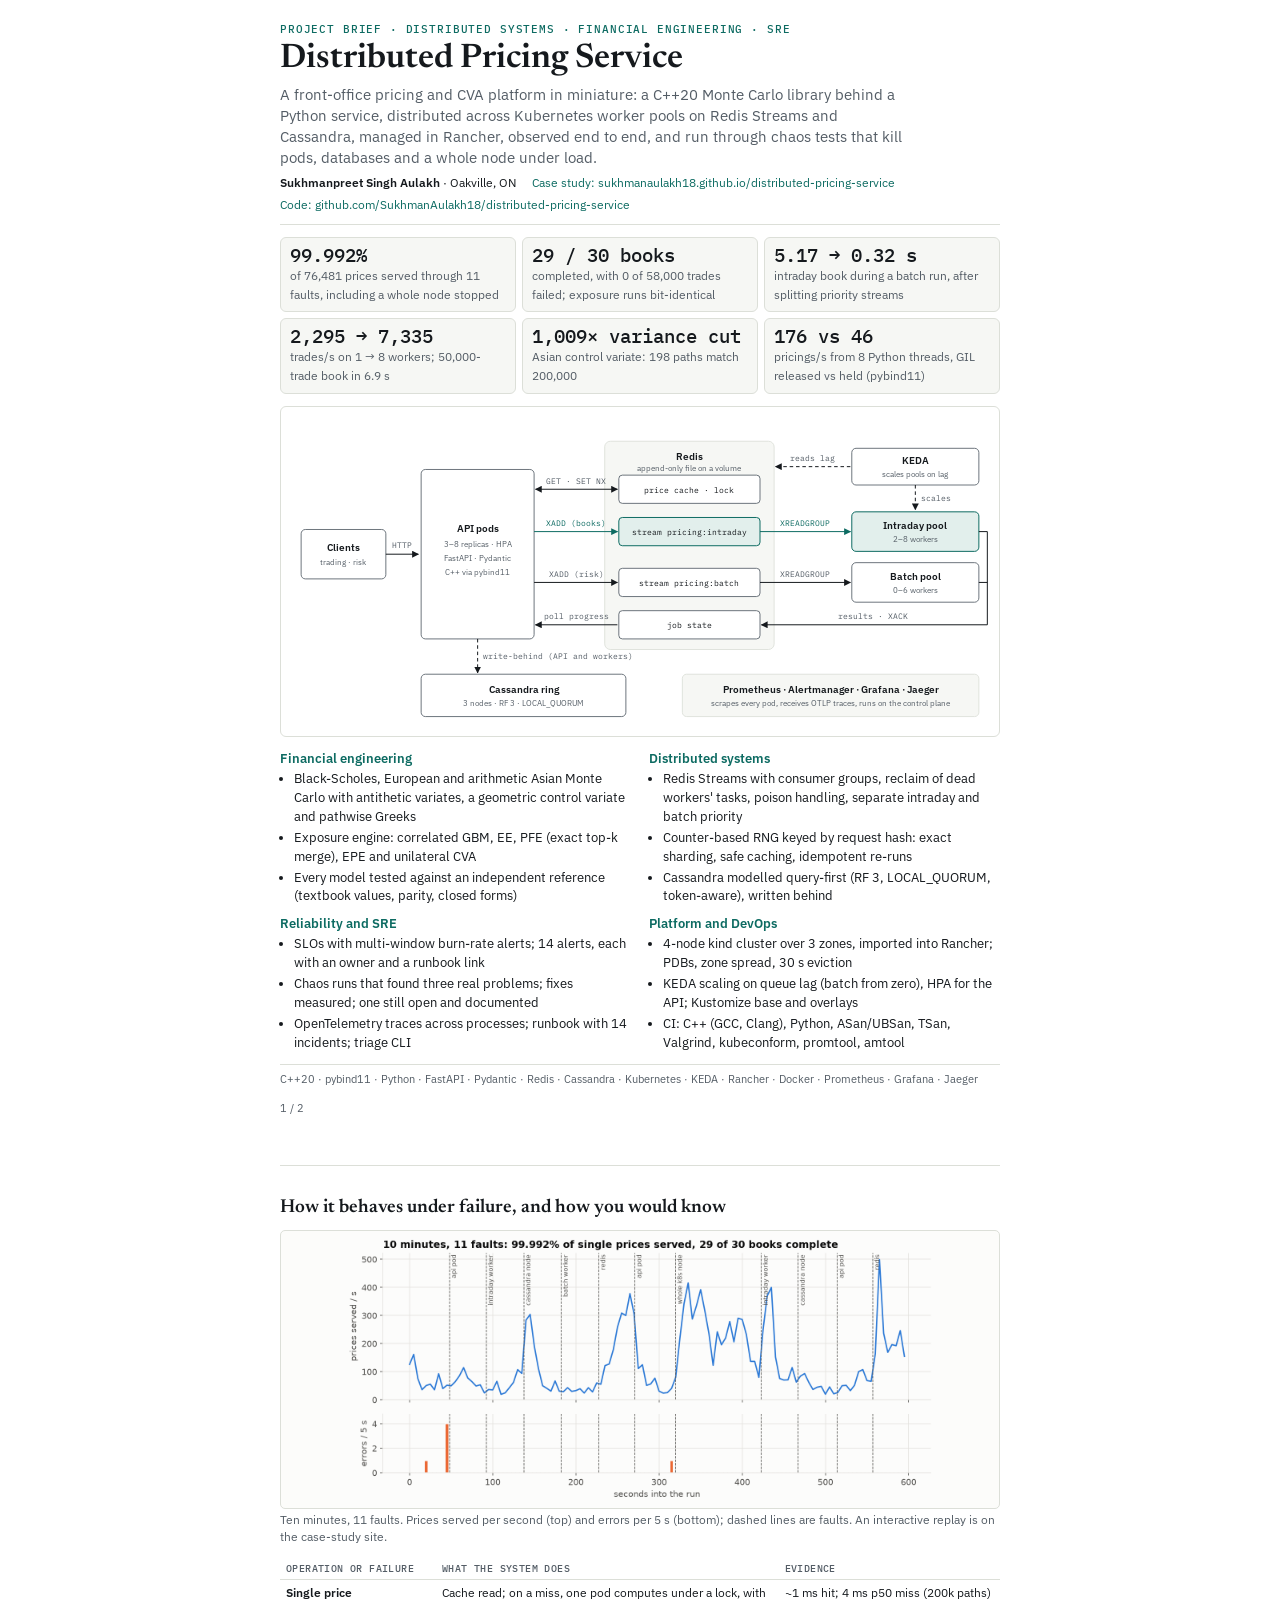
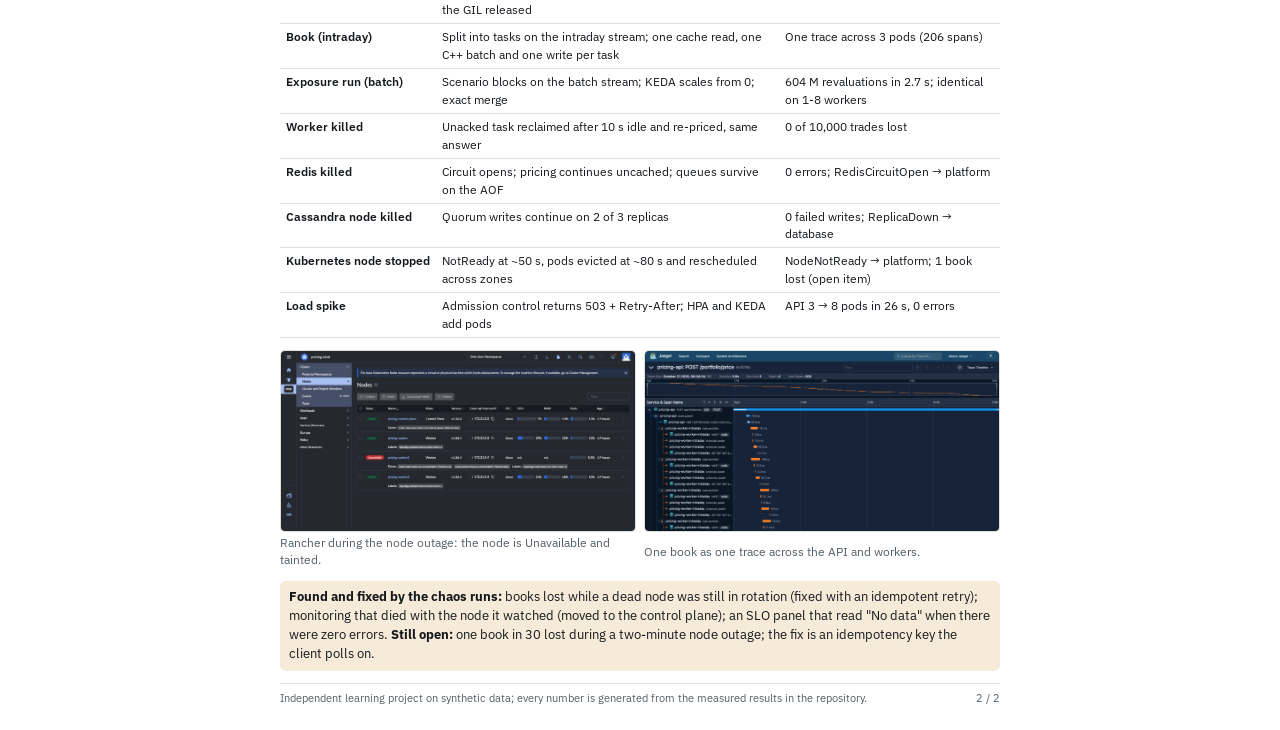
==== docs/brief.html @ 01da2cc0 "docs(site): financial engineering section, brief download, link-preview metadata" ====
<!doctype html>
<html lang="en"><head><meta charset="utf-8">
<meta name="viewport" content="width=device-width, initial-scale=1">
<title>Distributed Pricing Service · project brief</title>
<link rel="stylesheet" href="https://fonts.googleapis.com/css2?family=Newsreader:opsz,wght@6..72,500;6..72,600&family=IBM+Plex+Sans:wght@400;500;600&family=IBM+Plex+Mono:wght@400;500&display=swap">
<style>
:root {
  --bg: #ffffff; --surface: #f6f7f4; --ink: #15191d; --muted: #545d66; --line: #dcdfd8;
  --accent: #0d6b62; --accent-soft: #e2efec; --warn: #a15c07; --warn-soft: #f6ead9;
  --display: "Newsreader", Georgia, serif; --body: "IBM Plex Sans", -apple-system, sans-serif; --mono: "IBM Plex Mono", Menlo, monospace;
  color-scheme: light;
}
@page { size: Letter; margin: 0.45in 0.5in; }
* { box-sizing: border-box; }
body { margin: 0; background: var(--bg); color: var(--ink); font: 10.2px/1.45 var(--body); }
.page { max-width: 7.5in; margin: 0 auto; display: grid; gap: 12px; }
.page + .page { break-before: page; }
@media screen { body { padding: 24px 16px; font-size: 13px; } .page + .page { margin-top: 48px; padding-top: 32px; border-top: 1px solid var(--line); } }
h1, h2 { font-family: var(--display); font-weight: 600; margin: 0; line-height: 1.1; }
h1 { font-size: 2.6em; }
h2 { font-size: 1.45em; }
p { margin: 0; }
a { color: var(--accent); text-decoration: none; }
.eyebrow { font: 500 0.82em/1 var(--mono); letter-spacing: 0.08em; text-transform: uppercase; color: var(--accent); }
.top { display: grid; gap: 6px; border-bottom: 1px solid var(--line); padding-bottom: 10px; }
.links { display: flex; flex-wrap: wrap; gap: 4px 16px; font-size: 0.95em; }
.links b { font-weight: 600; color: var(--ink); }
.lede { font-size: 1.12em; color: var(--muted); max-width: 70ch; }
.ledger { display: grid; grid-template-columns: repeat(3, 1fr); gap: 6px; }
.stat { background: var(--surface); border: 1px solid var(--line); border-radius: 6px; padding: 7px 9px; }
.stat b { display: block; font: 500 1.45em/1.15 var(--mono); }
.stat span { color: var(--muted); font-size: 0.92em; }
.cols { display: grid; grid-template-columns: repeat(2, 1fr); gap: 8px 18px; }
.cols h3 { font: 600 1.02em var(--body); margin: 0 0 3px; color: var(--accent); }
.cols ul { margin: 0; padding-left: 14px; display: grid; gap: 2px; }
.panel { border: 1px solid var(--line); border-radius: 6px; padding: 6px; }
svg.d { width: 100%; height: auto; display: block; color: var(--ink); font-family: var(--body); }
.d .box { fill: var(--bg); stroke: var(--muted); stroke-width: 1.2; }
.d .soft { fill: var(--surface); stroke: var(--line); stroke-width: 1.2; }
.d .hl { fill: var(--accent-soft); stroke: var(--accent); stroke-width: 1.4; }
.d .t { font-size: 14px; font-weight: 600; fill: var(--ink); }
.d .s { font-size: 12px; fill: var(--muted); }
.d .m { font: 12px var(--mono); fill: var(--ink); }
.d .lbl { font: 11.5px var(--mono); fill: var(--muted); }
.d .lbl.acc { fill: var(--accent); }
.d .w { stroke: var(--ink); stroke-width: 1.4; fill: none; }
.d .w.acc { stroke: var(--accent); }
.d .w.dash { stroke-dasharray: 5 4; }
.d .arrow { fill: var(--ink); }
.d .arrow.acc { fill: var(--accent); }
table { border-collapse: collapse; width: 100%; font-size: 0.95em; }
th, td { text-align: left; padding: 4px 6px; border-bottom: 1px solid var(--line); vertical-align: top; }
th { font: 500 0.8em var(--mono); text-transform: uppercase; letter-spacing: 0.04em; color: var(--muted); }
td:first-child { font-weight: 600; white-space: nowrap; }
img { width: 100%; height: auto; display: block; border: 1px solid var(--line); border-radius: 5px; }
.chaos img { max-height: 2.9in; object-fit: contain; background: #fcfcfa; }
.imgs img { height: 1.9in; object-fit: cover; object-position: top left; }
.imgs { display: grid; grid-template-columns: 1fr 1fr; gap: 8px; }
figure { margin: 0; display: grid; gap: 3px; }
figcaption { color: var(--muted); font-size: 0.9em; }
.note { background: var(--warn-soft); border-radius: 6px; padding: 7px 9px; }
.foot { color: var(--muted); font-size: 0.88em; display: flex; justify-content: space-between; gap: 12px; flex-wrap: wrap; border-top: 1px solid var(--line); padding-top: 6px; }
</style></head>
<body>
<div class="page">
  <div class="top">
    <span class="eyebrow">Project brief · distributed systems · financial engineering · SRE</span>
    <h1>Distributed Pricing Service</h1>
    <p class="lede">A front-office pricing and CVA platform in miniature: a C++20 Monte Carlo library behind a Python service, distributed across Kubernetes worker pools on Redis Streams and Cassandra, managed in Rancher, observed end to end, and run through chaos tests that kill pods, databases and a whole node under load.</p>
    <div class="links">
      <span><b>Sukhmanpreet Singh Aulakh</b> · Oakville, ON</span>
      <a href="https://sukhmanaulakh18.github.io/distributed-pricing-service/">Case study: sukhmanaulakh18.github.io/distributed-pricing-service</a>
      <a href="https://github.com/SukhmanAulakh18/distributed-pricing-service">Code: github.com/SukhmanAulakh18/distributed-pricing-service</a>
    </div>
  </div>

  <div class="ledger">
    <div class="stat"><b>99.992%</b><span>of 76,481 prices served through 11 faults, including a whole node stopped</span></div>
    <div class="stat"><b>29 / 30 books</b><span>completed, with 0 of 58,000 trades failed; exposure runs bit-identical</span></div>
    <div class="stat"><b>5.17 → 0.32 s</b><span>intraday book during a batch run, after splitting priority streams</span></div>
    <div class="stat"><b>2,295 → 7,335</b><span>trades/s on 1 → 8 workers; 50,000-trade book in 6.9 s</span></div>
    <div class="stat"><b>1,009× variance cut</b><span>Asian control variate: 198 paths match 200,000</span></div>
    <div class="stat"><b>176 vs 46</b><span>pricings/s from 8 Python threads, GIL released vs held (pybind11)</span></div>
  </div>

  <div class="panel"><svg class="d" viewBox="0 0 1000 450" role="img" aria-label="Architecture: clients call the API pods, which use Redis as cache, two task streams and job state; intraday and batch worker pools read their streams and write results back; KEDA scales the pools on stream lag; Cassandra stores the price log via write-behind.">
      <defs>
        <marker id="a1" viewBox="0 0 10 10" refX="9" refY="5" markerWidth="7" markerHeight="7" orient="auto-start-reverse"><path d="M0,0 L10,5 L0,10 z" class="arrow"/></marker>
        <marker id="a1a" viewBox="0 0 10 10" refX="9" refY="5" markerWidth="7" markerHeight="7" orient="auto-start-reverse"><path d="M0,0 L10,5 L0,10 z" class="arrow acc"/></marker>
      </defs>
      <rect class="box" x="20" y="165" width="120" height="70" rx="6"/>
      <text class="t" x="80" y="196" text-anchor="middle">Clients</text>
      <text class="s" x="80" y="215" text-anchor="middle">trading · risk</text>
      <line class="w" x1="140" y1="200" x2="186" y2="200" marker-end="url(#a1)"/>
      <text class="lbl" x="163" y="191" text-anchor="middle">HTTP</text>

      <rect class="box" x="190" y="80" width="160" height="240" rx="6"/>
      <text class="t" x="270" y="168" text-anchor="middle">API pods</text>
      <text class="s" x="270" y="190" text-anchor="middle">3–8 replicas · HPA</text>
      <text class="s" x="270" y="210" text-anchor="middle">FastAPI · Pydantic</text>
      <text class="s" x="270" y="230" text-anchor="middle">C++ via pybind11</text>

      <rect class="soft" x="450" y="40" width="240" height="295" rx="8"/>
      <text class="t" x="570" y="66" text-anchor="middle">Redis</text>
      <text class="s" x="570" y="82" text-anchor="middle">append-only file on a volume</text>
      <rect class="box" x="470" y="88" width="200" height="40" rx="5"/><text class="m" x="570" y="113" text-anchor="middle">price cache · lock</text>
      <rect class="hl" x="470" y="148" width="200" height="40" rx="5"/><text class="m" x="570" y="173" text-anchor="middle">stream pricing:intraday</text>
      <rect class="box" x="470" y="220" width="200" height="40" rx="5"/><text class="m" x="570" y="245" text-anchor="middle">stream pricing:batch</text>
      <rect class="box" x="470" y="280" width="200" height="40" rx="5"/><text class="m" x="570" y="305" text-anchor="middle">job state</text>

      <line class="w" x1="352" y1="108" x2="468" y2="108" marker-start="url(#a1)" marker-end="url(#a1)"/>
      <text class="lbl" x="410" y="100" text-anchor="middle">GET · SET NX</text>
      <line class="w acc" x1="350" y1="168" x2="468" y2="168" marker-end="url(#a1a)"/>
      <text class="lbl acc" x="410" y="160" text-anchor="middle">XADD (books)</text>
      <line class="w" x1="350" y1="240" x2="468" y2="240" marker-end="url(#a1)"/>
      <text class="lbl" x="410" y="232" text-anchor="middle">XADD (risk)</text>
      <line class="w" x1="468" y1="300" x2="352" y2="300" marker-end="url(#a1)"/>
      <text class="lbl" x="410" y="292" text-anchor="middle">poll progress</text>

      <rect class="box" x="800" y="50" width="180" height="52" rx="6"/>
      <text class="t" x="890" y="72" text-anchor="middle">KEDA</text>
      <text class="s" x="890" y="90" text-anchor="middle">scales pools on lag</text>
      <line class="w dash" x1="798" y1="76" x2="692" y2="76" marker-end="url(#a1)"/>
      <text class="lbl" x="745" y="68" text-anchor="middle">reads lag</text>
      <line class="w dash" x1="890" y1="102" x2="890" y2="137" marker-end="url(#a1)"/>
      <text class="lbl" x="898" y="124">scales</text>

      <rect class="hl" x="800" y="140" width="180" height="56" rx="6"/>
      <text class="t" x="890" y="164" text-anchor="middle">Intraday pool</text>
      <text class="s" x="890" y="183" text-anchor="middle">2–8 workers</text>
      <rect class="box" x="800" y="212" width="180" height="56" rx="6"/>
      <text class="t" x="890" y="236" text-anchor="middle">Batch pool</text>
      <text class="s" x="890" y="255" text-anchor="middle">0–6 workers</text>
      <line class="w acc" x1="670" y1="168" x2="798" y2="168" marker-end="url(#a1a)"/>
      <text class="lbl acc" x="734" y="160" text-anchor="middle">XREADGROUP</text>
      <line class="w" x1="670" y1="240" x2="798" y2="240" marker-end="url(#a1)"/>
      <text class="lbl" x="734" y="232" text-anchor="middle">XREADGROUP</text>
      <polyline class="w" points="980,168 992,168 992,300 672,300" marker-end="url(#a1)"/>
      <line class="w" x1="980" y1="240" x2="992" y2="240"/>
      <text class="lbl" x="830" y="292" text-anchor="middle">results · XACK</text>

      <rect class="box" x="190" y="370" width="290" height="60" rx="6"/>
      <text class="t" x="335" y="396" text-anchor="middle">Cassandra ring</text>
      <text class="s" x="335" y="415" text-anchor="middle">3 nodes · RF 3 · LOCAL_QUORUM</text>
      <line class="w dash" x1="270" y1="320" x2="270" y2="368" marker-end="url(#a1)"/>
      <text class="lbl" x="278" y="349">write-behind (API and workers)</text>

      <rect class="soft" x="560" y="370" width="420" height="60" rx="6"/>
      <text class="t" x="770" y="396" text-anchor="middle">Prometheus · Alertmanager · Grafana · Jaeger</text>
      <text class="s" x="770" y="415" text-anchor="middle">scrapes every pod, receives OTLP traces, runs on the control plane</text>
    </svg></div>

  <div class="cols">
    <div><h3>Financial engineering</h3><ul>
      <li>Black-Scholes, European and arithmetic Asian Monte Carlo with antithetic variates, a geometric control variate and pathwise Greeks</li>
      <li>Exposure engine: correlated GBM, EE, PFE (exact top-k merge), EPE and unilateral CVA</li>
      <li>Every model tested against an independent reference (textbook values, parity, closed forms)</li>
    </ul></div>
    <div><h3>Distributed systems</h3><ul>
      <li>Redis Streams with consumer groups, reclaim of dead workers' tasks, poison handling, separate intraday and batch priority</li>
      <li>Counter-based RNG keyed by request hash: exact sharding, safe caching, idempotent re-runs</li>
      <li>Cassandra modelled query-first (RF 3, LOCAL_QUORUM, token-aware), written behind</li>
    </ul></div>
    <div><h3>Reliability and SRE</h3><ul>
      <li>SLOs with multi-window burn-rate alerts; 14 alerts, each with an owner and a runbook link</li>
      <li>Chaos runs that found three real problems; fixes measured; one still open and documented</li>
      <li>OpenTelemetry traces across processes; runbook with 14 incidents; triage CLI</li>
    </ul></div>
    <div><h3>Platform and DevOps</h3><ul>
      <li>4-node kind cluster over 3 zones, imported into Rancher; PDBs, zone spread, 30 s eviction</li>
      <li>KEDA scaling on queue lag (batch from zero), HPA for the API; Kustomize base and overlays</li>
      <li>CI: C++ (GCC, Clang), Python, ASan/UBSan, TSan, Valgrind, kubeconform, promtool, amtool</li>
    </ul></div>
  </div>
  <div class="foot"><span>C++20 · pybind11 · Python · FastAPI · Pydantic · Redis · Cassandra · Kubernetes · KEDA · Rancher · Docker · Prometheus · Grafana · Jaeger</span><span>1 / 2</span></div>
</div>

<div class="page">
  <h2>How it behaves under failure, and how you would know</h2>
  <figure class="chaos"><img src="./img/chaos_timeline.png" alt="Chaos timeline"><figcaption>Ten minutes, 11 faults. Prices served per second (top) and errors per 5 s (bottom); dashed lines are faults. An interactive replay is on the case-study site.</figcaption></figure>
  <table>
    <tr><th>Operation or failure</th><th>What the system does</th><th>Evidence</th></tr>
    <tr><td>Single price</td><td>Cache read; on a miss, one pod computes under a lock, with the GIL released</td><td>~1 ms hit; 4 ms p50 miss (200k paths)</td></tr>
    <tr><td>Book (intraday)</td><td>Split into tasks on the intraday stream; one cache read, one C++ batch and one write per task</td><td>One trace across 3 pods (206 spans)</td></tr>
    <tr><td>Exposure run (batch)</td><td>Scenario blocks on the batch stream; KEDA scales from 0; exact merge</td><td>604 M revaluations in 2.7 s; identical on 1-8 workers</td></tr>
    <tr><td>Worker killed</td><td>Unacked task reclaimed after 10 s idle and re-priced, same answer</td><td>0 of 10,000 trades lost</td></tr>
    <tr><td>Redis killed</td><td>Circuit opens; pricing continues uncached; queues survive on the AOF</td><td>0 errors; RedisCircuitOpen → platform</td></tr>
    <tr><td>Cassandra node killed</td><td>Quorum writes continue on 2 of 3 replicas</td><td>0 failed writes; ReplicaDown → database</td></tr>
    <tr><td>Kubernetes node stopped</td><td>NotReady at ~50 s, pods evicted at ~80 s and rescheduled across zones</td><td>NodeNotReady → platform; 1 book lost (open item)</td></tr>
    <tr><td>Load spike</td><td>Admission control returns 503 + Retry-After; HPA and KEDA add pods</td><td>API 3 → 8 pods in 26 s, 0 errors</td></tr>
  </table>
  <div class="imgs">
    <figure><img src="./img/ui/rancher-nodes.png" alt="Rancher with one node unavailable"><figcaption>Rancher during the node outage: the node is Unavailable and tainted.</figcaption></figure>
    <figure><img src="./img/ui/jaeger-trace.png" alt="Jaeger trace of a book"><figcaption>One book as one trace across the API and workers.</figcaption></figure>
  </div>
  <p class="note"><b>Found and fixed by the chaos runs:</b> books lost while a dead node was still in rotation (fixed with an idempotent retry); monitoring that died with the node it watched (moved to the control plane); an SLO panel that read "No data" when there were zero errors. <b>Still open:</b> one book in 30 lost during a two-minute node outage; the fix is an idempotency key the client polls on.</p>
  <div class="foot"><span>Independent learning project on synthetic data; every number is generated from the measured results in the repository.</span><span>2 / 2</span></div>
</div>
</body></html>
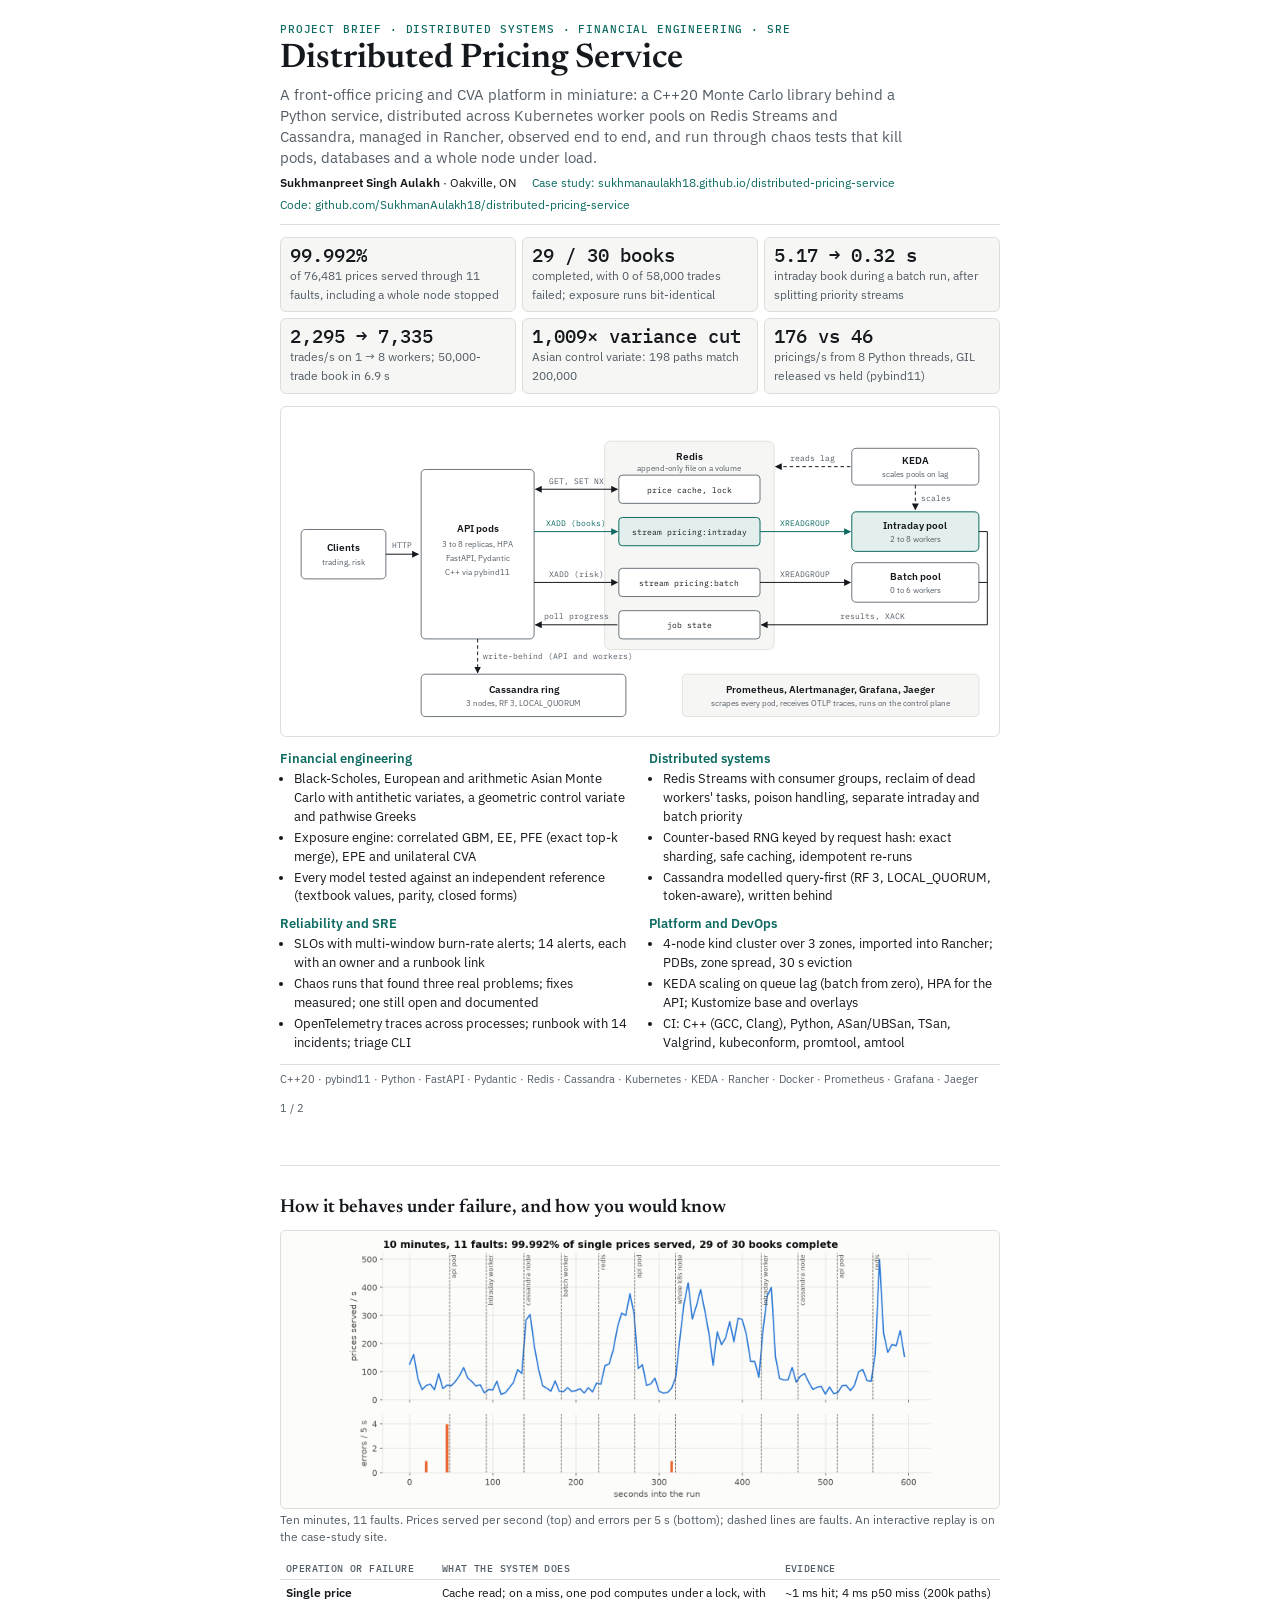
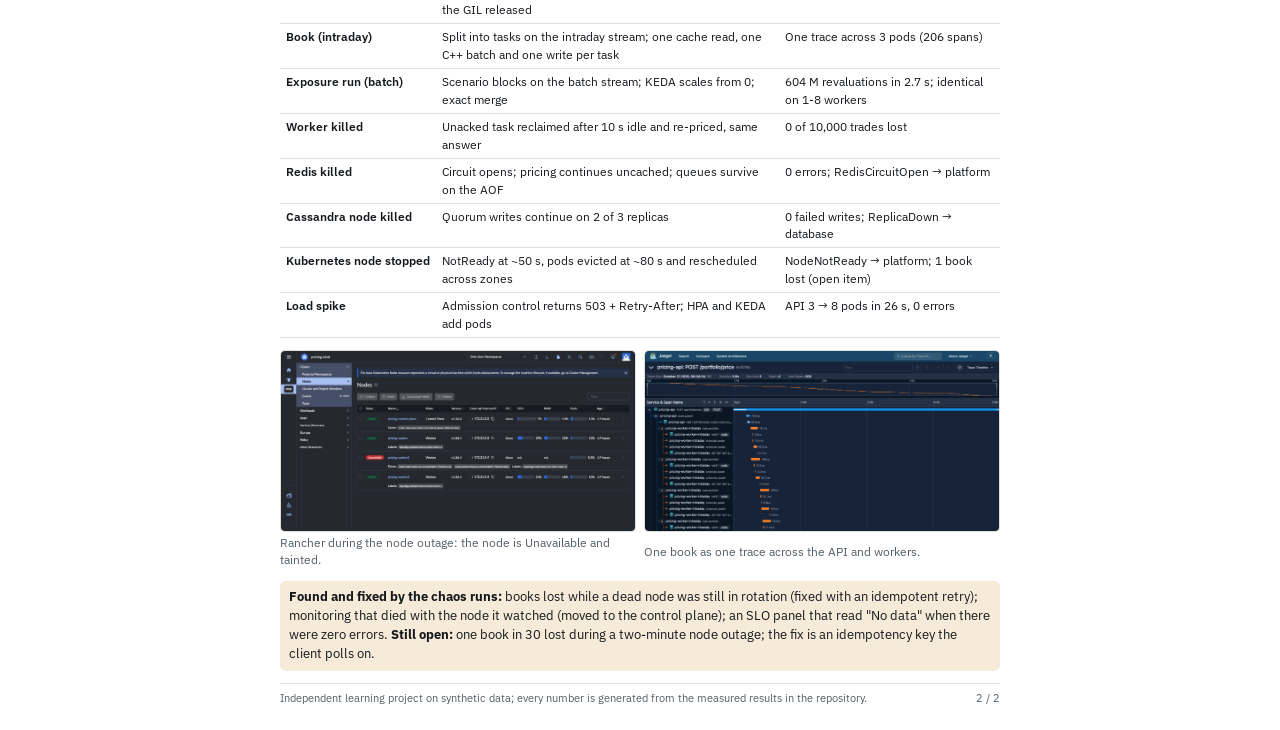
==== commit ef52d64c: "feat(case-study): long-form report on the system, evidence in console panels, pip-quoted availabilit" ====
--- a/docs/brief.html
+++ b/docs/brief.html
@@ -90,26 +90,26 @@
       </defs>
       <rect class="box" x="20" y="165" width="120" height="70" rx="6"/>
       <text class="t" x="80" y="196" text-anchor="middle">Clients</text>
-      <text class="s" x="80" y="215" text-anchor="middle">trading · risk</text>
+      <text class="s" x="80" y="215" text-anchor="middle">trading, risk</text>
       <line class="w" x1="140" y1="200" x2="186" y2="200" marker-end="url(#a1)"/>
       <text class="lbl" x="163" y="191" text-anchor="middle">HTTP</text>
 
       <rect class="box" x="190" y="80" width="160" height="240" rx="6"/>
       <text class="t" x="270" y="168" text-anchor="middle">API pods</text>
-      <text class="s" x="270" y="190" text-anchor="middle">3–8 replicas · HPA</text>
-      <text class="s" x="270" y="210" text-anchor="middle">FastAPI · Pydantic</text>
+      <text class="s" x="270" y="190" text-anchor="middle">3 to 8 replicas, HPA</text>
+      <text class="s" x="270" y="210" text-anchor="middle">FastAPI, Pydantic</text>
       <text class="s" x="270" y="230" text-anchor="middle">C++ via pybind11</text>
 
       <rect class="soft" x="450" y="40" width="240" height="295" rx="8"/>
       <text class="t" x="570" y="66" text-anchor="middle">Redis</text>
       <text class="s" x="570" y="82" text-anchor="middle">append-only file on a volume</text>
-      <rect class="box" x="470" y="88" width="200" height="40" rx="5"/><text class="m" x="570" y="113" text-anchor="middle">price cache · lock</text>
+      <rect class="box" x="470" y="88" width="200" height="40" rx="5"/><text class="m" x="570" y="113" text-anchor="middle">price cache, lock</text>
       <rect class="hl" x="470" y="148" width="200" height="40" rx="5"/><text class="m" x="570" y="173" text-anchor="middle">stream pricing:intraday</text>
       <rect class="box" x="470" y="220" width="200" height="40" rx="5"/><text class="m" x="570" y="245" text-anchor="middle">stream pricing:batch</text>
       <rect class="box" x="470" y="280" width="200" height="40" rx="5"/><text class="m" x="570" y="305" text-anchor="middle">job state</text>
 
       <line class="w" x1="352" y1="108" x2="468" y2="108" marker-start="url(#a1)" marker-end="url(#a1)"/>
-      <text class="lbl" x="410" y="100" text-anchor="middle">GET · SET NX</text>
+      <text class="lbl" x="410" y="100" text-anchor="middle">GET, SET NX</text>
       <line class="w acc" x1="350" y1="168" x2="468" y2="168" marker-end="url(#a1a)"/>
       <text class="lbl acc" x="410" y="160" text-anchor="middle">XADD (books)</text>
       <line class="w" x1="350" y1="240" x2="468" y2="240" marker-end="url(#a1)"/>
@@ -127,26 +127,26 @@
 
       <rect class="hl" x="800" y="140" width="180" height="56" rx="6"/>
       <text class="t" x="890" y="164" text-anchor="middle">Intraday pool</text>
-      <text class="s" x="890" y="183" text-anchor="middle">2–8 workers</text>
+      <text class="s" x="890" y="183" text-anchor="middle">2 to 8 workers</text>
       <rect class="box" x="800" y="212" width="180" height="56" rx="6"/>
       <text class="t" x="890" y="236" text-anchor="middle">Batch pool</text>
-      <text class="s" x="890" y="255" text-anchor="middle">0–6 workers</text>
+      <text class="s" x="890" y="255" text-anchor="middle">0 to 6 workers</text>
       <line class="w acc" x1="670" y1="168" x2="798" y2="168" marker-end="url(#a1a)"/>
       <text class="lbl acc" x="734" y="160" text-anchor="middle">XREADGROUP</text>
       <line class="w" x1="670" y1="240" x2="798" y2="240" marker-end="url(#a1)"/>
       <text class="lbl" x="734" y="232" text-anchor="middle">XREADGROUP</text>
       <polyline class="w" points="980,168 992,168 992,300 672,300" marker-end="url(#a1)"/>
       <line class="w" x1="980" y1="240" x2="992" y2="240"/>
-      <text class="lbl" x="830" y="292" text-anchor="middle">results · XACK</text>
+      <text class="lbl" x="830" y="292" text-anchor="middle">results, XACK</text>
 
       <rect class="box" x="190" y="370" width="290" height="60" rx="6"/>
       <text class="t" x="335" y="396" text-anchor="middle">Cassandra ring</text>
-      <text class="s" x="335" y="415" text-anchor="middle">3 nodes · RF 3 · LOCAL_QUORUM</text>
+      <text class="s" x="335" y="415" text-anchor="middle">3 nodes, RF 3, LOCAL_QUORUM</text>
       <line class="w dash" x1="270" y1="320" x2="270" y2="368" marker-end="url(#a1)"/>
       <text class="lbl" x="278" y="349">write-behind (API and workers)</text>
 
       <rect class="soft" x="560" y="370" width="420" height="60" rx="6"/>
-      <text class="t" x="770" y="396" text-anchor="middle">Prometheus · Alertmanager · Grafana · Jaeger</text>
+      <text class="t" x="770" y="396" text-anchor="middle">Prometheus, Alertmanager, Grafana, Jaeger</text>
       <text class="s" x="770" y="415" text-anchor="middle">scrapes every pod, receives OTLP traces, runs on the control plane</text>
     </svg></div>
 
